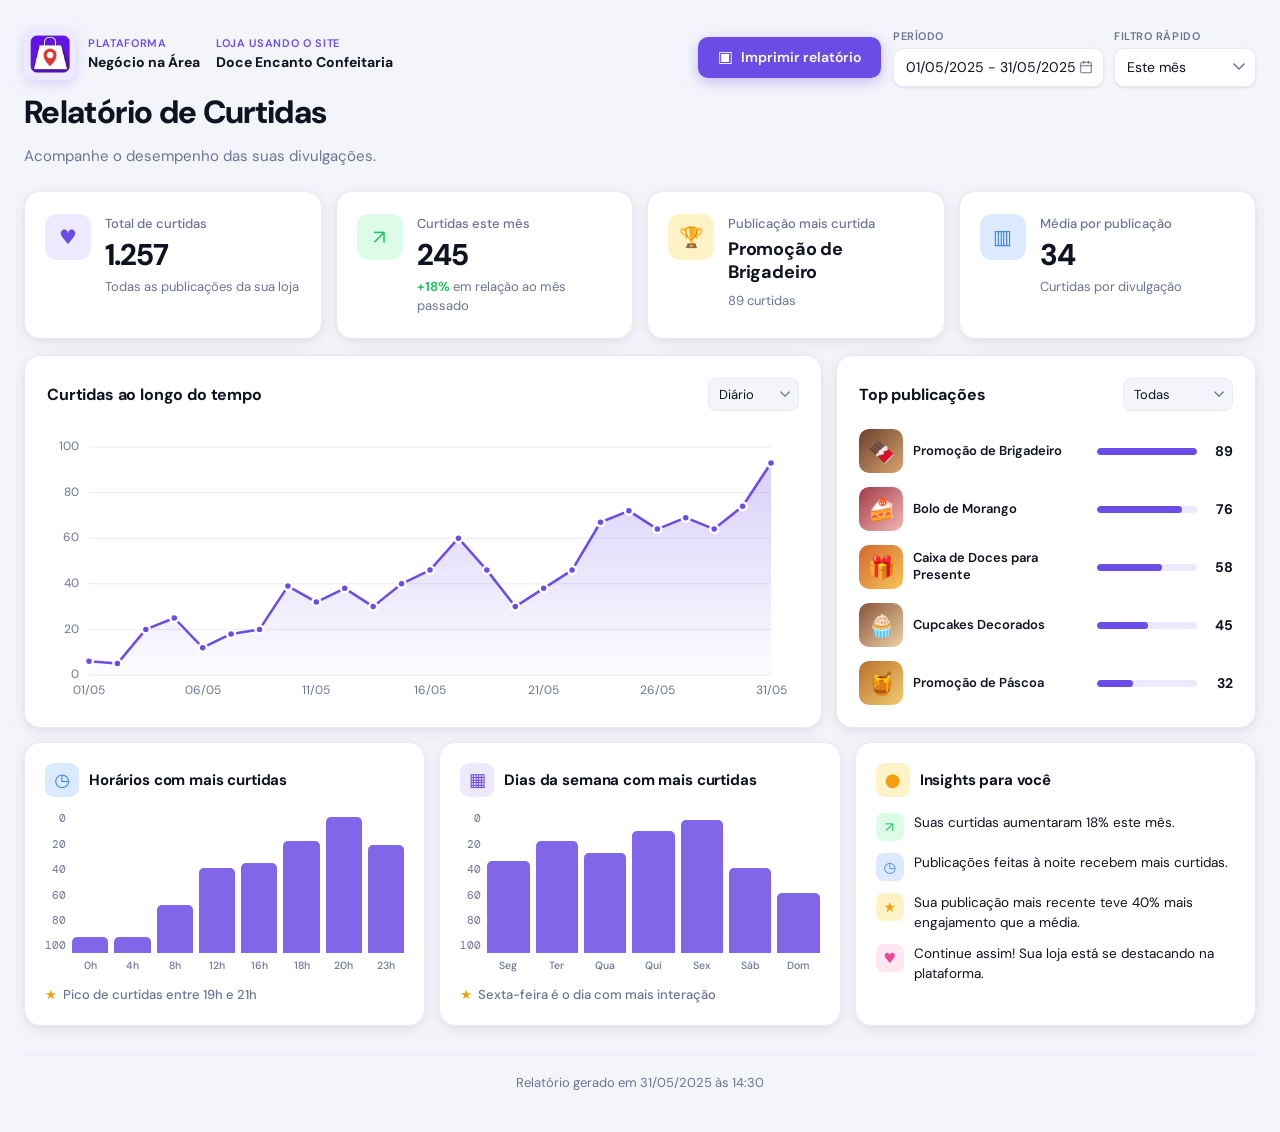
==== index.html @ a72ee6b2 "add" ====
<!DOCTYPE html>
<html lang="pt-BR">
  <head>
    <meta charset="UTF-8" />
    <meta name="viewport" content="width=device-width, initial-scale=1.0" />
    <title>Relatório de Curtidas</title>
    <link rel="stylesheet" href="css/style.css" />
  </head>
  <body>
    <main class="dashboard">
      <header class="header">
        <div class="title-area">
          <div class="brand-area">
            <img id="platformLogo" src="assets/logo_rd-removebg-preview.png" alt="Logo da plataforma" />
            <div class="brand-text">
              <div class="brand-line platform-line">
                <span>Plataforma</span>
                <strong id="platformName"></strong>
              </div>
              <div class="brand-line store-line">
                <span>Loja usando o site</span>
                <strong id="businessName"></strong>
              </div>
            </div>
          </div>
          <h1>Relatório de Curtidas</h1>
          <p>Acompanhe o desempenho das suas divulgações.</p>
        </div>

        <div class="header-actions">
          <button class="print-button" id="printReport" type="button">
            <span class="button-icon" aria-hidden="true">▣</span>
            Imprimir relatório
          </button>
          <div class="filters" aria-label="Filtros do relatório">
            <label class="field">
              <span>Período</span>
              <input id="dateRange" type="text" readonly />
            </label>
            <label class="field">
              <span>Filtro rápido</span>
              <select id="periodFilter">
                <option>Este mês</option>
                <option>Últimos 7 dias</option>
                <option>Últimos 30 dias</option>
                <option>Este ano</option>
              </select>
            </label>
          </div>
        </div>
      </header>

      <section class="metric-grid" id="metricCards" aria-label="Resumo de curtidas"></section>

      <section class="main-grid">
        <article class="panel chart-panel">
          <div class="panel-header">
            <h2>Curtidas ao longo do tempo</h2>
            <select id="chartGranularity" aria-label="Granularidade do gráfico">
              <option>Diário</option>
              <option>Semanal</option>
              <option>Mensal</option>
            </select>
          </div>
          <div class="line-chart-wrap">
            <canvas id="likesLineChart" width="900" height="420"></canvas>
          </div>
        </article>

        <article class="panel">
          <div class="panel-header">
            <h2>Top publicações</h2>
            <select id="postFilter" aria-label="Filtro de publicações">
              <option>Todas</option>
              <option>Promoções</option>
              <option>Bolos</option>
              <option>Doces</option>
            </select>
          </div>
          <div class="top-posts" id="topPosts"></div>
        </article>
      </section>

      <section class="bottom-grid">
        <article class="panel compact-panel">
          <div class="panel-title-icon">
            <span class="mini-icon outline" aria-hidden="true">◷</span>
            <h2>Horários com mais curtidas</h2>
          </div>
          <div class="bar-chart" id="hourChart"></div>
          <p class="highlight">
            <span aria-hidden="true">★</span>
            Pico de curtidas entre 19h e 21h
          </p>
        </article>

        <article class="panel compact-panel">
          <div class="panel-title-icon">
            <span class="mini-icon filled" aria-hidden="true">▦</span>
            <h2>Dias da semana com mais curtidas</h2>
          </div>
          <div class="bar-chart" id="weekChart"></div>
          <p class="highlight">
            <span aria-hidden="true">★</span>
            Sexta-feira é o dia com mais interação
          </p>
        </article>

        <article class="panel compact-panel">
          <div class="panel-title-icon">
            <span class="mini-icon warm" aria-hidden="true">●</span>
            <h2>Insights para você</h2>
          </div>
          <div class="insights" id="insights"></div>
        </article>
      </section>

      <footer id="reportFooter"></footer>
    </main>

    <script src="js/dashboard.js"></script>
  </body>
</html>
---- css/style.css ----
@import url('https://fonts.googleapis.com/css2?family=DM+Sans:wght@400;500;600;700;800&family=DM+Mono:wght@400;500&display=swap');

:root {
  --bg: #f4f5fb;
  --card: #ffffff;
  --text: #0f1221;
  --muted: #6b7494;
  --line: #e8eaf4;
  --purple: #6b4ce6;
  --purple-light: #ede9ff;
  --purple-dark: #5235cc;
  --green: #22c55e;
  --green-light: #dcfce7;
  --blue: #3b82f6;
  --blue-light: #dbeafe;
  --yellow: #f59e0b;
  --yellow-light: #fef3c7;
  --pink: #ec4899;
  --pink-light: #fce7f3;
  --shadow-sm: 0 1px 3px rgba(15, 18, 33, 0.06), 0 1px 2px rgba(15, 18, 33, 0.04);
  --shadow: 0 4px 16px rgba(15, 18, 33, 0.07), 0 1px 4px rgba(15, 18, 33, 0.04);
  --radius: 16px;
  --radius-sm: 10px;
}

* {
  box-sizing: border-box;
  margin: 0;
  padding: 0;
}

body {
  background: var(--bg);
  color: var(--text);
  font-family: 'DM Sans', ui-sans-serif, system-ui, sans-serif;
  font-size: 15px;
  line-height: 1.5;
  min-height: 100vh;
}

button, input, select {
  font: inherit;
}

/* ── Layout ── */
.dashboard {
  width: min(1400px, calc(100% - 48px));
  margin: 0 auto;
  padding: 28px 0 40px;
}

/* ── Header ── */
.header {
  display: flex;
  align-items: flex-start;
  justify-content: space-between;
  gap: 24px;
  margin-bottom: 24px;
  flex-wrap: wrap;
}

.title-area {
  display: flex;
  flex-direction: column;
  gap: 14px;
}

.brand-area {
  display: flex;
  align-items: center;
  gap: 12px;
}

.brand-area img {
  width: 52px;
  height: 52px;
  object-fit: contain;
  border-radius: 12px;
  background: var(--purple-light);
  padding: 6px;
  box-shadow: 0 4px 14px rgba(107, 76, 230, 0.2);
}

.brand-text {
  display: flex;
  gap: 16px;
  flex-wrap: wrap;
  align-items: center;
}

.brand-line {
  display: flex;
  flex-direction: column;
  gap: 1px;
}

.brand-line span {
  font-size: 11px;
  text-transform: uppercase;
  letter-spacing: 0.06em;
  color: var(--purple);
  font-weight: 600;
}

.brand-line strong {
  font-size: 14px;
  font-weight: 700;
  color: var(--text);
}

h1 {
  font-size: clamp(26px, 3vw, 32px);
  font-weight: 800;
  letter-spacing: -0.02em;
  line-height: 1.15;
}

.title-area > p {
  color: var(--muted);
  font-size: 15px;
}

/* ── Header Actions ── */
.header-actions {
  display: flex;
  align-items: center;
  gap: 12px;
  flex-wrap: wrap;
}

.print-button {
  display: flex;
  align-items: center;
  gap: 8px;
  background: var(--purple);
  color: #fff;
  border: none;
  border-radius: var(--radius-sm);
  padding: 10px 20px;
  font-weight: 600;
  font-size: 14px;
  cursor: pointer;
  transition: background 0.18s, transform 0.12s, box-shadow 0.18s;
  box-shadow: 0 4px 14px rgba(107, 76, 230, 0.35);
  white-space: nowrap;
}

.print-button:hover {
  background: var(--purple-dark);
  transform: translateY(-1px);
  box-shadow: 0 6px 18px rgba(107, 76, 230, 0.4);
}

.print-button:active {
  transform: translateY(0);
}

.button-icon {
  font-size: 16px;
  line-height: 1;
}

.filters {
  display: flex;
  align-items: center;
  gap: 10px;
  flex-wrap: wrap;
}

.field {
  display: flex;
  flex-direction: column;
  gap: 3px;
}

.field > span {
  font-size: 11px;
  font-weight: 600;
  color: var(--muted);
  text-transform: uppercase;
  letter-spacing: 0.05em;
}

.field input,
.field select {
  background: var(--card);
  border: 1.5px solid var(--line);
  border-radius: var(--radius-sm);
  padding: 8px 12px;
  font-size: 14px;
  color: var(--text);
  min-width: 140px;
  box-shadow: var(--shadow-sm);
  cursor: pointer;
  transition: border-color 0.15s;
  appearance: none;
  -webkit-appearance: none;
  background-image: url("data:image/svg+xml,%3Csvg xmlns='http://www.w3.org/2000/svg' width='12' height='8' viewBox='0 0 12 8'%3E%3Cpath d='M1 1l5 5 5-5' stroke='%236b7494' stroke-width='1.5' fill='none' stroke-linecap='round'/%3E%3C/svg%3E");
  background-repeat: no-repeat;
  background-position: right 10px center;
  padding-right: 28px;
}

.field input {
  background-image: url("data:image/svg+xml,%3Csvg xmlns='http://www.w3.org/2000/svg' width='14' height='14' viewBox='0 0 24 24' fill='none' stroke='%236b7494' stroke-width='1.8' stroke-linecap='round'%3E%3Crect x='3' y='4' width='18' height='18' rx='2'/%3E%3Cline x1='16' y1='2' x2='16' y2='6'/%3E%3Cline x1='8' y1='2' x2='8' y2='6'/%3E%3Cline x1='3' y1='10' x2='21' y2='10'/%3E%3C/svg%3E");
  cursor: default;
}

.field select:focus,
.field input:focus {
  outline: none;
  border-color: var(--purple);
}

/* ── Metric Cards ── */
.metric-grid {
  display: grid;
  grid-template-columns: repeat(4, 1fr);
  gap: 14px;
  margin-bottom: 16px;
}

.metric-card {
  background: var(--card);
  border-radius: var(--radius);
  padding: 22px 20px;
  display: flex;
  align-items: flex-start;
  gap: 14px;
  box-shadow: var(--shadow);
  border: 1px solid var(--line);
  transition: transform 0.18s, box-shadow 0.18s;
}

.metric-card:hover {
  transform: translateY(-2px);
  box-shadow: 0 8px 24px rgba(15, 18, 33, 0.1);
}

.metric-icon {
  display: flex;
  align-items: center;
  justify-content: center;
  width: 46px;
  height: 46px;
  border-radius: 12px;
  font-size: 20px;
  flex-shrink: 0;
}

.metric-icon.purple { background: var(--purple-light); color: var(--purple); }
.metric-icon.green  { background: var(--green-light);  color: var(--green); }
.metric-icon.yellow { background: var(--yellow-light); color: var(--yellow); }
.metric-icon.blue   { background: var(--blue-light);   color: var(--blue); }

.metric-label {
  font-size: 13px;
  color: var(--muted);
  font-weight: 500;
  margin-bottom: 4px;
}

.metric-value {
  display: block;
  font-size: 30px;
  font-weight: 800;
  letter-spacing: -0.03em;
  line-height: 1.1;
  margin-bottom: 6px;
}

.metric-value.long-value {
  font-size: 18px;
  font-weight: 700;
  letter-spacing: -0.01em;
  line-height: 1.3;
}

.metric-note {
  font-size: 13px;
  color: var(--muted);
}

.positive { color: var(--green); font-weight: 700; }

/* ── Main Grid ── */
.main-grid {
  display: grid;
  grid-template-columns: 1fr 420px;
  gap: 14px;
  margin-bottom: 14px;
}

/* ── Panel ── */
.panel {
  background: var(--card);
  border-radius: var(--radius);
  padding: 22px;
  box-shadow: var(--shadow);
  border: 1px solid var(--line);
}

.panel-header {
  display: flex;
  align-items: center;
  justify-content: space-between;
  margin-bottom: 18px;
}

.panel-header h2 {
  font-size: 16px;
  font-weight: 700;
  letter-spacing: -0.01em;
}

.panel-header select {
  background: var(--bg);
  border: 1.5px solid var(--line);
  border-radius: 8px;
  padding: 6px 28px 6px 10px;
  font-size: 13px;
  color: var(--text);
  cursor: pointer;
  appearance: none;
  -webkit-appearance: none;
  background-image: url("data:image/svg+xml,%3Csvg xmlns='http://www.w3.org/2000/svg' width='10' height='7' viewBox='0 0 12 8'%3E%3Cpath d='M1 1l5 5 5-5' stroke='%236b7494' stroke-width='1.5' fill='none' stroke-linecap='round'/%3E%3C/svg%3E");
  background-repeat: no-repeat;
  background-position: right 8px center;
  transition: border-color 0.15s;
}

.panel-header select:focus {
  outline: none;
  border-color: var(--purple);
}

/* ── Line Chart ── */
.chart-panel { padding-bottom: 18px; }

.line-chart-wrap {
  position: relative;
  width: 100%;
  height: 280px;
}

.line-chart-wrap canvas {
  width: 100% !important;
  height: 100% !important;
}

/* ── Top Posts ── */
.top-posts {
  display: flex;
  flex-direction: column;
  gap: 14px;
}

.post-row {
  display: grid;
  grid-template-columns: 44px 1fr auto auto;
  align-items: center;
  gap: 10px;
}

.post-image {
  width: 44px;
  height: 44px;
  border-radius: 10px;
  display: flex;
  align-items: center;
  justify-content: center;
  font-size: 22px;
  flex-shrink: 0;
}

.post-title {
  font-size: 13px;
  font-weight: 600;
  line-height: 1.3;
  color: var(--text);
}

.progress {
  width: 100px;
  height: 7px;
  background: var(--purple-light);
  border-radius: 99px;
  overflow: hidden;
}

.progress span {
  display: block;
  height: 100%;
  background: var(--purple);
  border-radius: 99px;
  transition: width 0.6s ease;
}

.post-likes {
  font-size: 14px;
  font-weight: 700;
  color: var(--text);
  min-width: 26px;
  text-align: right;
}

/* ── Bottom Grid ── */
.bottom-grid {
  display: grid;
  grid-template-columns: repeat(3, 1fr);
  gap: 14px;
}

.compact-panel {
  padding: 20px;
}

.panel-title-icon {
  display: flex;
  align-items: center;
  gap: 10px;
  margin-bottom: 16px;
}

.panel-title-icon h2 {
  font-size: 15px;
  font-weight: 700;
  letter-spacing: -0.01em;
}

.mini-icon {
  font-size: 18px;
  width: 34px;
  height: 34px;
  border-radius: 9px;
  display: flex;
  align-items: center;
  justify-content: center;
  flex-shrink: 0;
}

.mini-icon.outline { background: var(--blue-light);   color: var(--blue); }
.mini-icon.filled  { background: var(--purple-light); color: var(--purple); }
.mini-icon.warm    { background: var(--yellow-light); color: var(--yellow); }

/* ── Bar Chart ── */
.bar-chart {
  display: flex;
  align-items: flex-end;
  gap: 6px;
  height: 160px;
  margin-bottom: 12px;
}

.bar-axis {
  display: flex;
  flex-direction: column-reverse;
  justify-content: space-between;
  height: 100%;
  padding-bottom: 22px;
}

.bar-axis span {
  font-size: 11px;
  color: var(--muted);
  font-family: 'DM Mono', monospace;
  text-align: right;
  line-height: 1;
}

.bar-plot {
  display: flex;
  align-items: flex-end;
  gap: 6px;
  flex: 1;
  height: 100%;
}

.bar-item {
  display: flex;
  flex-direction: column;
  align-items: center;
  justify-content: flex-end;
  gap: 5px;
  flex: 1;
  height: 100%;
}

.bar {
  display: block;
  width: 100%;
  background: var(--purple);
  border-radius: 5px 5px 0 0;
  min-height: 4px;
  transition: height 0.5s ease;
  opacity: 0.85;
}

.bar-item:hover .bar {
  opacity: 1;
  background: var(--purple-dark);
}

.bar-label {
  font-size: 10.5px;
  color: var(--muted);
  font-weight: 500;
  text-align: center;
  white-space: nowrap;
}

.highlight {
  font-size: 13px;
  color: var(--muted);
  display: flex;
  align-items: center;
  gap: 6px;
  font-weight: 500;
}

.highlight span {
  color: var(--yellow);
}

/* ── Insights ── */
.insights {
  display: flex;
  flex-direction: column;
  gap: 12px;
}

.insight-row {
  display: flex;
  align-items: flex-start;
  gap: 10px;
}

.insight-icon {
  width: 28px;
  height: 28px;
  border-radius: 8px;
  display: flex;
  align-items: center;
  justify-content: center;
  font-size: 14px;
  flex-shrink: 0;
}

.insight-icon.green  { background: var(--green-light);  color: var(--green); }
.insight-icon.blue   { background: var(--blue-light);   color: var(--blue); }
.insight-icon.yellow { background: var(--yellow-light); color: var(--yellow); }
.insight-icon.pink   { background: var(--pink-light);   color: var(--pink); }

.insight-text {
  font-size: 13.5px;
  color: var(--text);
  line-height: 1.45;
}

/* ── Footer ── */
#reportFooter {
  margin-top: 28px;
  text-align: center;
  color: var(--muted);
  font-size: 13px;
  padding-top: 18px;
  border-top: 1px solid var(--line);
}

/* ── Print ── */
@media print {
  body { background: #fff; }
  .header-actions { display: none; }
  .panel { box-shadow: none; border: 1px solid #e0e0e0; }
  .metric-card { box-shadow: none; }
}

/* ── Responsive ── */
@media (max-width: 1100px) {
  .metric-grid { grid-template-columns: repeat(2, 1fr); }
  .main-grid   { grid-template-columns: 1fr; }
  .bottom-grid { grid-template-columns: 1fr 1fr; }
}

@media (max-width: 640px) {
  .dashboard { width: calc(100% - 24px); }
  .metric-grid { grid-template-columns: 1fr; }
  .bottom-grid { grid-template-columns: 1fr; }
  .header { flex-direction: column; }
}
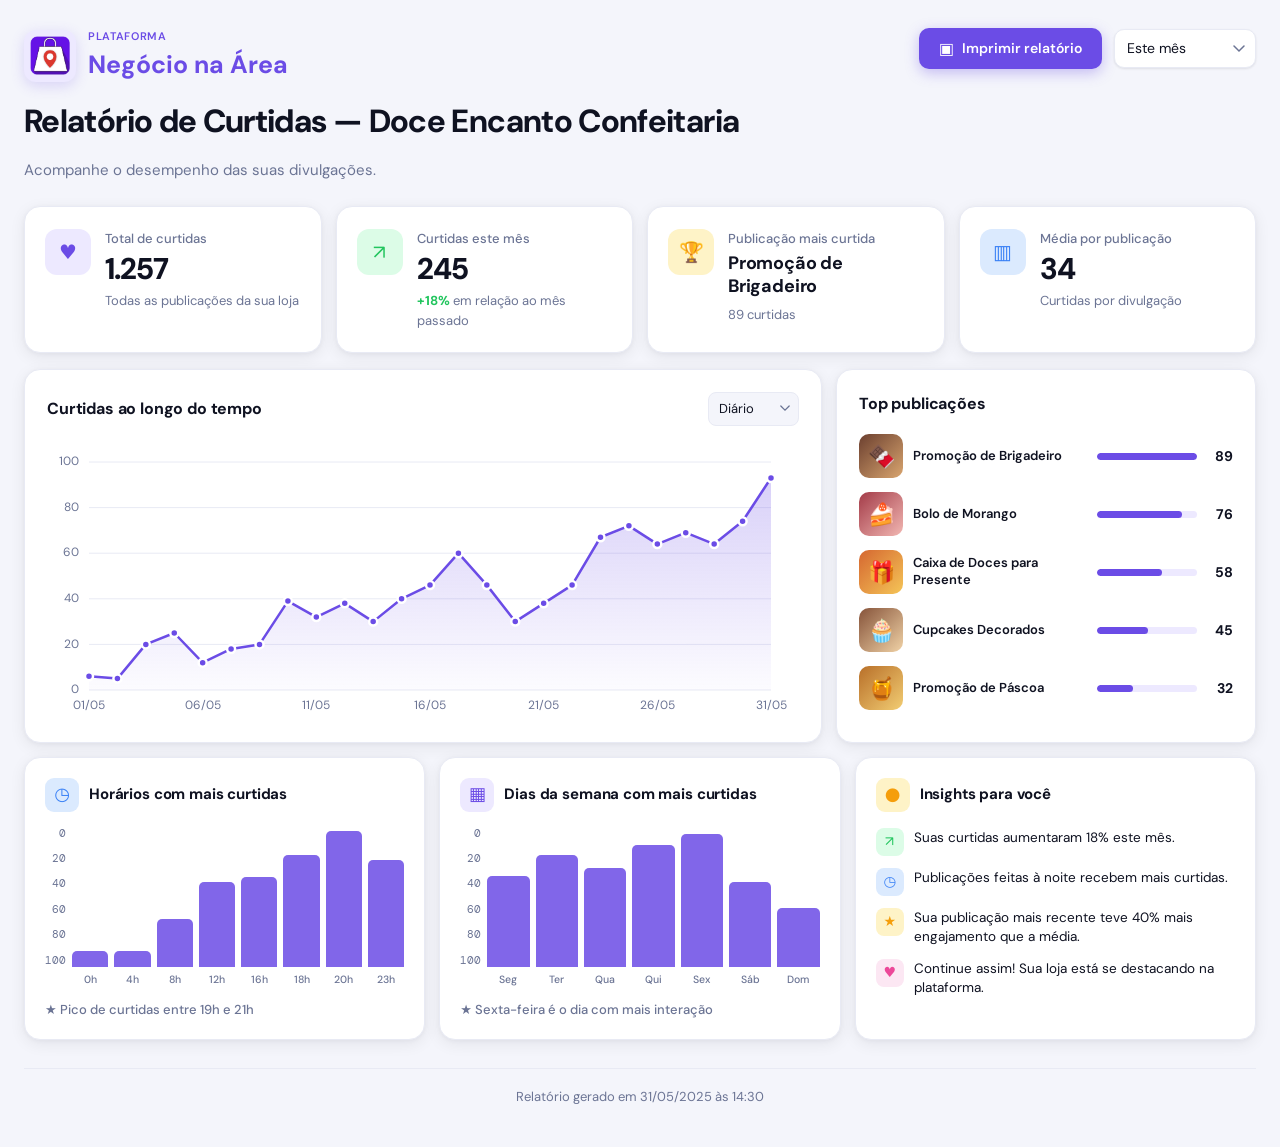
==== commit 0e05dc6b: "add" ====
--- a/index.html
+++ b/index.html
@@ -4,118 +4,197 @@
     <meta charset="UTF-8" />
     <meta name="viewport" content="width=device-width, initial-scale=1.0" />
     <title>Relatório de Curtidas</title>
+
     <link rel="stylesheet" href="css/style.css" />
   </head>
+
   <body>
     <main class="dashboard">
+
+      <!-- HEADER -->
       <header class="header">
+
+        <!-- LADO ESQUERDO -->
         <div class="title-area">
+
+          <!-- LOGO + PLATAFORMA -->
           <div class="brand-area">
-            <img id="platformLogo" src="assets/logo_rd-removebg-preview.png" alt="Logo da plataforma" />
+
+            <img
+              id="platformLogo"
+              src="assets/logo_rd-removebg-preview.png"
+              alt="Logo da plataforma"
+            />
+
             <div class="brand-text">
-              <div class="brand-line platform-line">
-                <span>Plataforma</span>
-                <strong id="platformName"></strong>
+
+              <div class="brand-line">
+                <span>PLATAFORMA</span>
+                <strong id="platformName">Negócio na Área</strong>
               </div>
-              <div class="brand-line store-line">
-                <span>Loja usando o site</span>
-                <strong id="businessName"></strong>
-              </div>
+
             </div>
           </div>
-          <h1>Relatório de Curtidas</h1>
-          <p>Acompanhe o desempenho das suas divulgações.</p>
+
+          <!-- TÍTULO -->
+          <h1 class="report-title">
+            Relatório de Curtidas —
+            <strong id="businessName">
+              Doce Encanto Confeitaria
+            </strong>
+          </h1>
+
+          <p class="subtitle">
+            Acompanhe o desempenho das suas divulgações.
+          </p>
+
         </div>
 
+        <!-- LADO DIREITO -->
         <div class="header-actions">
-          <button class="print-button" id="printReport" type="button">
-            <span class="button-icon" aria-hidden="true">▣</span>
+
+          <button
+            class="print-button"
+            id="printReport"
+            type="button"
+          >
+            <span class="button-icon">▣</span>
             Imprimir relatório
           </button>
-          <div class="filters" aria-label="Filtros do relatório">
+
+          <div class="filters">
+
             <label class="field">
-              <span>Período</span>
-              <input id="dateRange" type="text" readonly />
-            </label>
+
+        
+
             <label class="field">
-              <span>Filtro rápido</span>
+              
+
               <select id="periodFilter">
                 <option>Este mês</option>
                 <option>Últimos 7 dias</option>
                 <option>Últimos 30 dias</option>
                 <option>Este ano</option>
               </select>
+
             </label>
+
           </div>
         </div>
       </header>
 
-      <section class="metric-grid" id="metricCards" aria-label="Resumo de curtidas"></section>
-
+      <!-- CARDS -->
+      <section
+        class="metric-grid"
+        id="metricCards"
+        aria-label="Resumo de curtidas"
+      ></section>
+
+      <!-- GRÁFICO + TOP POSTS -->
       <section class="main-grid">
+
+        <!-- GRÁFICO -->
         <article class="panel chart-panel">
+
           <div class="panel-header">
+
             <h2>Curtidas ao longo do tempo</h2>
-            <select id="chartGranularity" aria-label="Granularidade do gráfico">
+
+            <select id="chartGranularity">
               <option>Diário</option>
               <option>Semanal</option>
               <option>Mensal</option>
             </select>
-          </div>
+
+          </div>
+
           <div class="line-chart-wrap">
-            <canvas id="likesLineChart" width="900" height="420"></canvas>
-          </div>
-        </article>
-
+            <canvas
+              id="likesLineChart"
+              width="900"
+              height="420"
+            ></canvas>
+          </div>
+
+        </article>
+
+        <!-- TOP POSTS -->
         <article class="panel">
+
           <div class="panel-header">
+
             <h2>Top publicações</h2>
-            <select id="postFilter" aria-label="Filtro de publicações">
-              <option>Todas</option>
-              <option>Promoções</option>
-              <option>Bolos</option>
-              <option>Doces</option>
-            </select>
-          </div>
+
+          </div>
+
           <div class="top-posts" id="topPosts"></div>
-        </article>
+
+        </article>
+
       </section>
 
+      <!-- PARTE DE BAIXO -->
       <section class="bottom-grid">
+
+        <!-- HORÁRIOS -->
         <article class="panel compact-panel">
+
           <div class="panel-title-icon">
-            <span class="mini-icon outline" aria-hidden="true">◷</span>
+
+            <span class="mini-icon outline">◷</span>
+
             <h2>Horários com mais curtidas</h2>
-          </div>
+
+          </div>
+
           <div class="bar-chart" id="hourChart"></div>
+
           <p class="highlight">
-            <span aria-hidden="true">★</span>
-            Pico de curtidas entre 19h e 21h
+            ★ Pico de curtidas entre 19h e 21h
           </p>
-        </article>
-
+
+        </article>
+
+        <!-- DIAS -->
         <article class="panel compact-panel">
+
           <div class="panel-title-icon">
-            <span class="mini-icon filled" aria-hidden="true">▦</span>
+
+            <span class="mini-icon filled">▦</span>
+
             <h2>Dias da semana com mais curtidas</h2>
-          </div>
+
+          </div>
+
           <div class="bar-chart" id="weekChart"></div>
+
           <p class="highlight">
-            <span aria-hidden="true">★</span>
-            Sexta-feira é o dia com mais interação
+            ★ Sexta-feira é o dia com mais interação
           </p>
-        </article>
-
+
+        </article>
+
+        <!-- INSIGHTS -->
         <article class="panel compact-panel">
+
           <div class="panel-title-icon">
-            <span class="mini-icon warm" aria-hidden="true">●</span>
+
+            <span class="mini-icon warm">●</span>
+
             <h2>Insights para você</h2>
-          </div>
+
+          </div>
+
           <div class="insights" id="insights"></div>
-        </article>
+
+        </article>
+
       </section>
 
+      <!-- FOOTER -->
       <footer id="reportFooter"></footer>
+
     </main>
 
     <script src="js/dashboard.js"></script>
--- a/css/style.css
+++ b/css/style.css
@@ -103,16 +103,16 @@
 }
 
 .brand-line strong {
-  font-size: 14px;
+  font-size: 25px;
   font-weight: 700;
-  color: var(--text);
+  color: var(--purple);
 }
 
 h1 {
   font-size: clamp(26px, 3vw, 32px);
   font-weight: 800;
   letter-spacing: -0.02em;
-  line-height: 1.15;
+  line-height: 1.5;
 }
 
 .title-area > p {
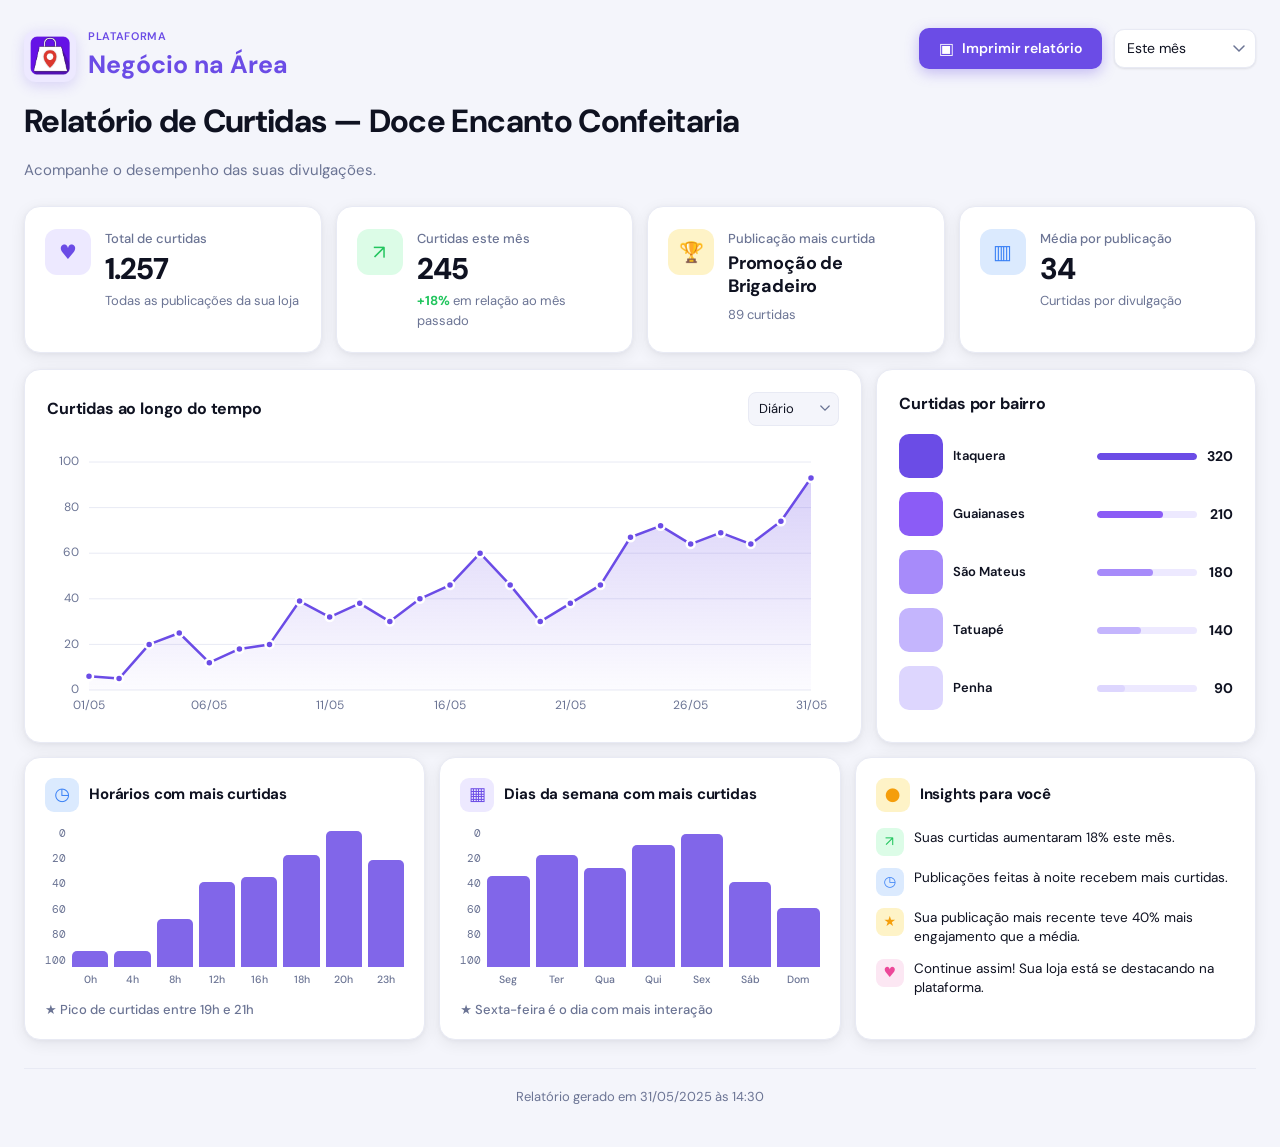
==== commit e75ef98f: "add" ====
--- a/index.html
+++ b/index.html
@@ -66,10 +66,7 @@
 
             <label class="field">
 
-        
-
             <label class="field">
-              
 
               <select id="periodFilter">
                 <option>Este mês</option>
@@ -91,7 +88,7 @@
         aria-label="Resumo de curtidas"
       ></section>
 
-      <!-- GRÁFICO + TOP POSTS -->
+      <!-- GRÁFICO + CURTIDAS POR BAIRRO -->
       <section class="main-grid">
 
         <!-- GRÁFICO -->
@@ -119,12 +116,12 @@
 
         </article>
 
-        <!-- TOP POSTS -->
+        <!-- CURTIDAS POR BAIRRO -->
         <article class="panel">
 
           <div class="panel-header">
 
-            <h2>Top publicações</h2>
+            <h2>Curtidas por bairro</h2>
 
           </div>
 
--- a/css/style.css
+++ b/css/style.css
@@ -44,7 +44,8 @@
 
 /* ── Layout ── */
 .dashboard {
-  width: min(1400px, calc(100% - 48px));
+  width: calc(100% - 48px);
+  max-width: 1600px; /* aumenta o limite */
   margin: 0 auto;
   padding: 28px 0 40px;
 }
@@ -183,7 +184,7 @@
 
 .field input,
 .field select {
-  background: var(--card);
+   background: var(--card);
   border: 1.5px solid var(--line);
   border-radius: var(--radius-sm);
   padding: 8px 12px;
@@ -201,10 +202,7 @@
   padding-right: 28px;
 }
 
-.field input {
-  background-image: url("data:image/svg+xml,%3Csvg xmlns='http://www.w3.org/2000/svg' width='14' height='14' viewBox='0 0 24 24' fill='none' stroke='%236b7494' stroke-width='1.8' stroke-linecap='round'%3E%3Crect x='3' y='4' width='18' height='18' rx='2'/%3E%3Cline x1='16' y1='2' x2='16' y2='6'/%3E%3Cline x1='8' y1='2' x2='8' y2='6'/%3E%3Cline x1='3' y1='10' x2='21' y2='10'/%3E%3C/svg%3E");
-  cursor: default;
-}
+
 
 .field select:focus,
 .field input:focus {
@@ -286,7 +284,7 @@
 /* ── Main Grid ── */
 .main-grid {
   display: grid;
-  grid-template-columns: 1fr 420px;
+  grid-template-columns: 1fr 380px; /* era 420px fixo */
   gap: 14px;
   margin-bottom: 14px;
 }
@@ -587,4 +585,10 @@
   .metric-grid { grid-template-columns: 1fr; }
   .bottom-grid { grid-template-columns: 1fr; }
   .header { flex-direction: column; }
+}
+
+@media (min-width: 1400px) {
+  .main-grid {
+    grid-template-columns: 1fr 440px;
+  }
 }
